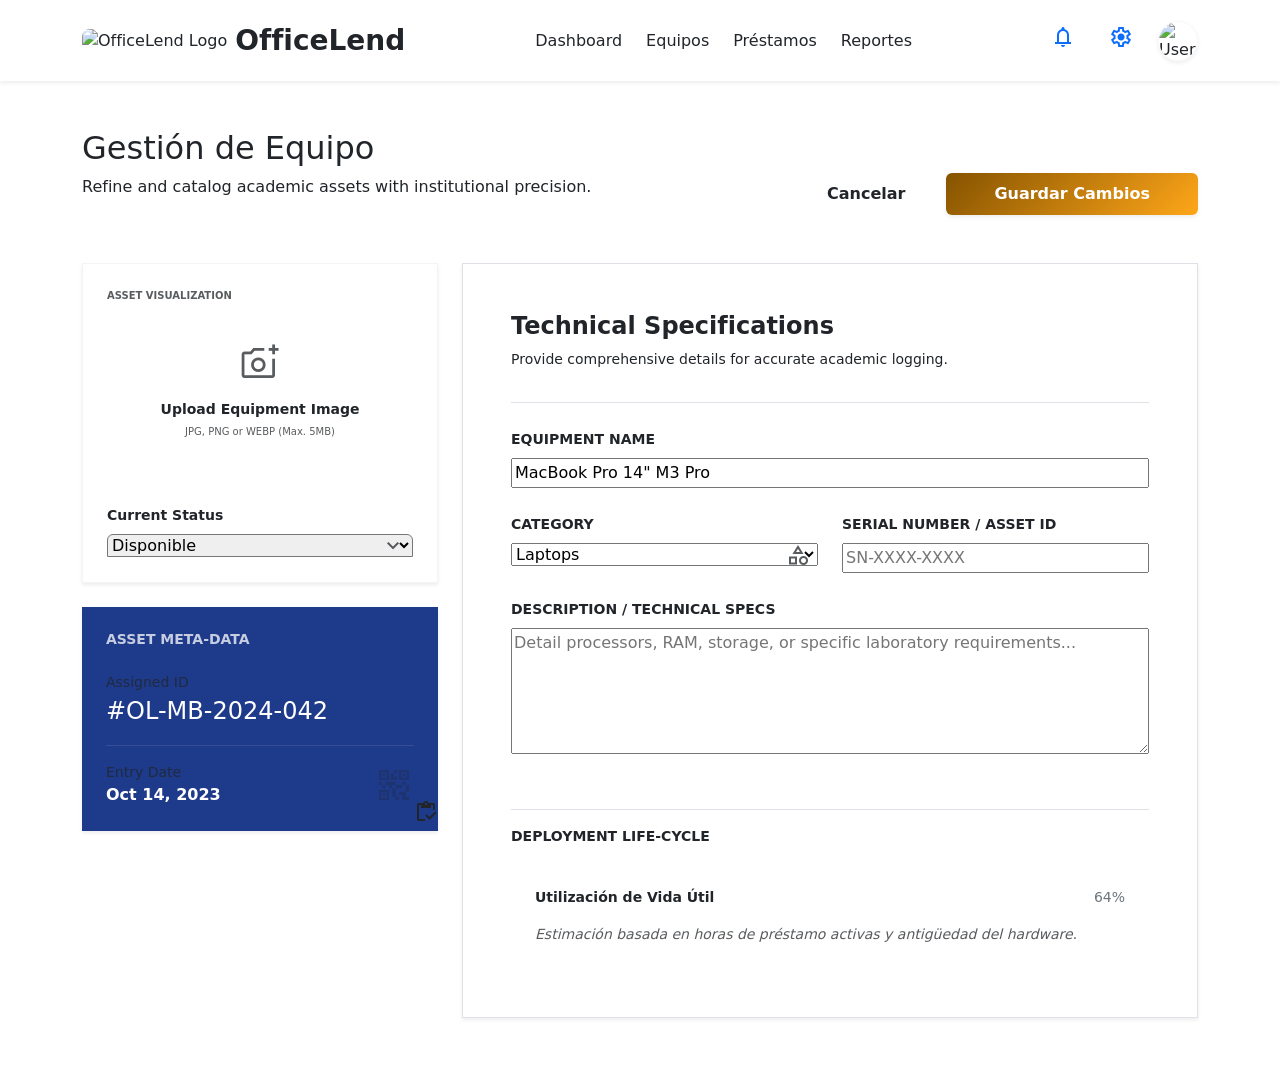
==== src/main/resources/templates/admin/agregarItemAdmin.html @ 536b9cea "vistas del proyecto" ====
<!DOCTYPE html>
<html lang="es">
<head>
    <meta charset="utf-8" />
    <meta content="width=device-width, initial-scale=1.0" name="viewport" />
    <!-- Bootstrap 5 CSS + Icons + Google Fonts (matching original fonts) -->
    <link href="https://cdn.jsdelivr.net/npm/bootstrap@5.3.0-alpha1/dist/css/bootstrap.min.css" rel="stylesheet" />
    <!-- Material Symbols (Google Fonts) -->
    <link href="https://fonts.googleapis.com/css2?family=Manrope:wght@400;600;700;800&amp;family=Inter:wght@400;500;600&amp;display=swap" rel="stylesheet" />
    <link href="https://fonts.googleapis.com/css2?family=Material+Symbols+Outlined:wght,FILL@100..700,0..1&amp;display=swap" rel="stylesheet" />
    <link rel="stylesheet" href="../css/admin/agregarItemAdmin.css" type="text/css" media="screen" />
</head>
<body class="bg-surface">

    <header class="sticky-top bg-white shadow-sm" style="backdrop-filter: blur(8px);">
        <div class="container py-3">
            <div class="d-flex justify-content-between align-items-center">
                <!-- Logo -->
                <div class="d-flex align-items-center gap-2">
                    <img alt="OfficeLend Logo" class="h-10 w-10 rounded-3" src="../img/logo.png">
                    <span class="fs-3 fw-bold text-custom-primary font-headline tracking-tight">OfficeLend</span>
                </div>

                <!-- Navegación desktop -->
                <nav class="d-none d-md-flex gap-4">
                    <a class="nav-link text-custom-primary " href="#">Dashboard</a>
                    <a class="nav-link active text-custom-primary " href="catalogoUser.html">Equipos</a>
                    <a class="nav-link text-custom-primary " href="historialSolicitudesUser.html">Préstamos</a>
                    <a class="nav-link text-custom-primary " href="#">Reportes</a>
                </nav>

                <!-- Acciones usuario -->
                <div class="d-flex align-items-center gap-3">
                    <button class="btn btn-link text-custom-primary p-2">
                        <span class="material-symbols-outlined">notifications</span>
                    </button>
                    <button class="btn btn-link text-custom-primary p-2">
                        <span class="material-symbols-outlined">settings</span>
                    </button>
                    <div class="rounded-circle overflow-hidden border border-light shadow-sm"
                        style="width: 40px; height: 40px;">
                        <img alt="User profile" class="w-100 h-100 object-fit-cover"
                            src="https://lh3.googleusercontent.com/aida-public/[base64]">
                    </div>
                </div>
            </div>
        </div>
    </header>

    <!-- Main Content Area -->
    <main class="container py-5">
            <!-- Breadcrumbs / Editorial header -->
            <div class="d-flex flex-column flex-md-row justify-content-between align-items-md-end gap-4 mb-5">
                <div>
                    <h2 class="page-title">Gestión de Equipo</h2>
                    <p class="page-subtitle">Refine and catalog academic assets with institutional precision.</p>
                </div>
                <div class="d-flex gap-3">
                    <button class="btn btn-custom-primary border-outline-variant text-custom-primary fw-semibold px-4 py-2 rounded-lg btn-scale-active" style="background: transparent;">Cancelar</button>
                    <button class="btn bg-gradient-br-secondary text-white fw-bold px-5 py-2 rounded-lg shadow-sm btn-scale-active" style="background: linear-gradient(135deg, #855300, #fea619); border: none;">Guardar Cambios</button>
                </div>
            </div>

            <!-- Bento grid layout using bootstrap row/col -->
            <div class="row g-4">
                <!-- Left column: Media & Identity -->
                <div class="col-lg-4 col-12">
                    <div class="d-flex flex-column gap-4">
                        <!-- Image Upload Card -->
                        <div class="bg-surface-container-lowest rounded-xl p-4 shadow-sm ring-outline-variant/10" style="box-shadow: 0 1px 3px rgba(0,0,0,0.05); border: 1px solid rgba(197,197,211,0.2);">
                            <label class="text-uppercase fw-bold text-muted small tracking-wide mb-3 d-block" style="font-size: 0.625rem;">Asset Visualization</label>
                            <div class="aspect-square-custom rounded-lg bg-surface-container-low border-2 border-dashed border-outline-variant d-flex flex-column align-items-center justify-content-center text-center p-4 cursor-pointer transition-all" style="cursor: pointer; transition: all 0.2s;">
                                <span class="material-symbols-outlined fs-1 text-muted mb-3">add_a_photo</span>
                                <p class="small fw-semibold text-on-surface-variant mb-1">Upload Equipment Image</p>
                                <p class="small text-muted" style="font-size: 0.625rem;">JPG, PNG or WEBP (Max. 5MB)</p>
                            </div>
                            <div class="mt-4">
                                <label class="fw-bold text-custom-primary mb-2 small">Current Status</label>
                                <div class="position-relative">
                                    <select class="form-custom-input w-100 rounded-top">
                                        <option value="disponible">Disponible</option>
                                        <option value="ocupado">Ocupado</option>
                                        <option value="mantenimiento">Mantenimiento</option>
                                    </select>
                                    <span class="material-symbols-outlined position-absolute top-50 end-0 translate-middle-y me-2 text-muted">expand_more</span>
                                </div>
                            </div>
                        </div>
                        <!-- Asset ID / Quick Info (matching primary container style) -->
                        <div class="bg-primary-container text-on-primary-container p-4 rounded-xl position-relative overflow-hidden shadow-sm" style="background-color: #1e3a8a;">
                            <div class="position-relative z-1">
                                <h4 class="text-uppercase fw-bold opacity-75 small mb-4 text-white">Asset Meta-Data</h4>
                                <div class="mb-3">
                                    <p class="small opacity-75 mb-0">Assigned ID</p>
                                    <p class="font-headline fw-black fs-4 text-white tracking-tight">#OL-MB-2024-042</p>
                                </div>
                                <div class="bg-white bg-opacity-10 w-100 my-3" style="height: 1px;"></div>
                                <div class="d-flex justify-content-between align-items-center">
                                    <div>
                                        <p class="small opacity-75 mb-0">Entry Date</p>
                                        <p class="fw-semibold text-white mb-0">Oct 14, 2023</p>
                                    </div>
                                    <span class="material-symbols-outlined fs-1 opacity-25">qr_code_2</span>
                                </div>
                            </div>
                            <div class="position-absolute bottom-0 end-0 opacity-10">
                                <span class="material-symbols-outlined display-1 span-card-logo">inventory</span>
                            </div>
                        </div>
                    </div>
                </div>

                <!-- Right column: Detailed Specifications -->
                <div class="col-lg-8 col-12">
                    <div class="bg-surface-container-lowest rounded-xl p-4 p-lg-5 shadow-sm border" style="border-color: rgba(197,197,211,0.15);">
                        <div class="border-bottom pb-3 mb-4 border-surface-container-high">
                            <h3 class="font-headline fw-bold text-custom-primary fs-4">Technical Specifications</h3>
                            <p class="text-on-surface-variant small mt-1">Provide comprehensive details for accurate academic logging.</p>
                        </div>
                        <div class="row g-4">
                            <div class="col-12">
                                <label class="fw-bold text-custom-primary small text-uppercase mb-2">Equipment Name</label>
                                <input type="text" class="form-custom-input w-100" placeholder='e.g. MacBook Pro 14"' value='MacBook Pro 14" M3 Pro' />
                            </div>
                            <div class="col-md-6">
                                <label class="fw-bold text-custom-primary small text-uppercase mb-2">Category</label>
                                <div class="position-relative">
                                    <select class="form-custom-input w-100">
                                        <option selected>Laptops</option>
                                        <option>Tablets</option>
                                        <option>Cameras</option>
                                        <option>Accessories</option>
                                        <option>Audio Gear</option>
                                    </select>
                                    <span class="material-symbols-outlined position-absolute end-0 top-50 translate-middle-y me-2 text-muted">category</span>
                                </div>
                            </div>
                            <div class="col-md-6">
                                <label class="fw-bold text-custom-primary small text-uppercase mb-2">Serial Number / Asset ID</label>
                                <input type="text" class="form-custom-input w-100" placeholder="SN-XXXX-XXXX" />
                            </div>
                            <div class="col-12">
                                <label class="fw-bold text-custom-primary small text-uppercase mb-2">Description / Technical Specs</label>
                                <textarea class="form-custom-input w-100" rows="5" placeholder="Detail processors, RAM, storage, or specific laboratory requirements..."></textarea>
                            </div>
                        </div>
                        <!-- Loan History / Life-Cycle component -->
                        <div class="mt-5 pt-3 border-top border-surface-container-high">
                            <label class="fw-bold text-custom-primary small text-uppercase mb-3 d-block">Deployment Life-Cycle</label>
                            <div class="bg-surface-container-low p-4 rounded-lg">
                                <div class="d-flex justify-content-between align-items-center mb-2">
                                    <span class="small fw-semibold">Utilización de Vida Útil</span>
                                    <span class="small fw-black text-secondary">64%</span>
                                </div>
                                <div class="progress-custom w-100">
                                    <div class="progress-custom-bar"></div>
                                </div>
                                <p class="text-muted fst-italic small mt-3 mb-0">Estimación basada en horas de préstamo activas y antigüedad del hardware.</p>
                            </div>
                        </div>
                    </div>
                </div>
            </div>
    </main>

    <!-- Mobile Action Bar (Fixed bottom for small screens) -->
    <div class="mobile-action-bar position-fixed bottom-0 start-0 end-0 bg-white shadow-lg p-3 gap-3 z-1030 d-md-none">
        <button class="btn btn-outline-secondary flex-grow-1 py-2 rounded-lg border-outline-variant text-custom-primary fw-semibold">Cancelar</button>
        <button class="btn bg-secondary text-white flex-grow-1 py-2 rounded-lg fw-semibold" style="background-color: #855300;">Guardar</button>
    </div>

    <!-- Grain Overlay for polish -->
    <div class="grain-overlay"></div>

    <!-- Bootstrap JS Bundle (optional for interactions, but not strictly needed) -->
    <script src="https://cdn.jsdelivr.net/npm/bootstrap@5.3.0-alpha1/dist/js/bootstrap.bundle.min.js"></script>
    <!-- tiny script to fix active state on mobile if needed, not mandatory but ensures visual fidelity -->
    <script>
        (function() {
            // Preserve any interactive scale effect & hover consistency
            const btns = document.querySelectorAll('.btn-scale-active');
            btns.forEach(btn => {
                btn.addEventListener('click', function(e) {
                    this.style.transform = 'scale(0.97)';
                    setTimeout(() => { this.style.transform = ''; }, 120);
                });
            });
        })();
    </script>
</body>
</html>
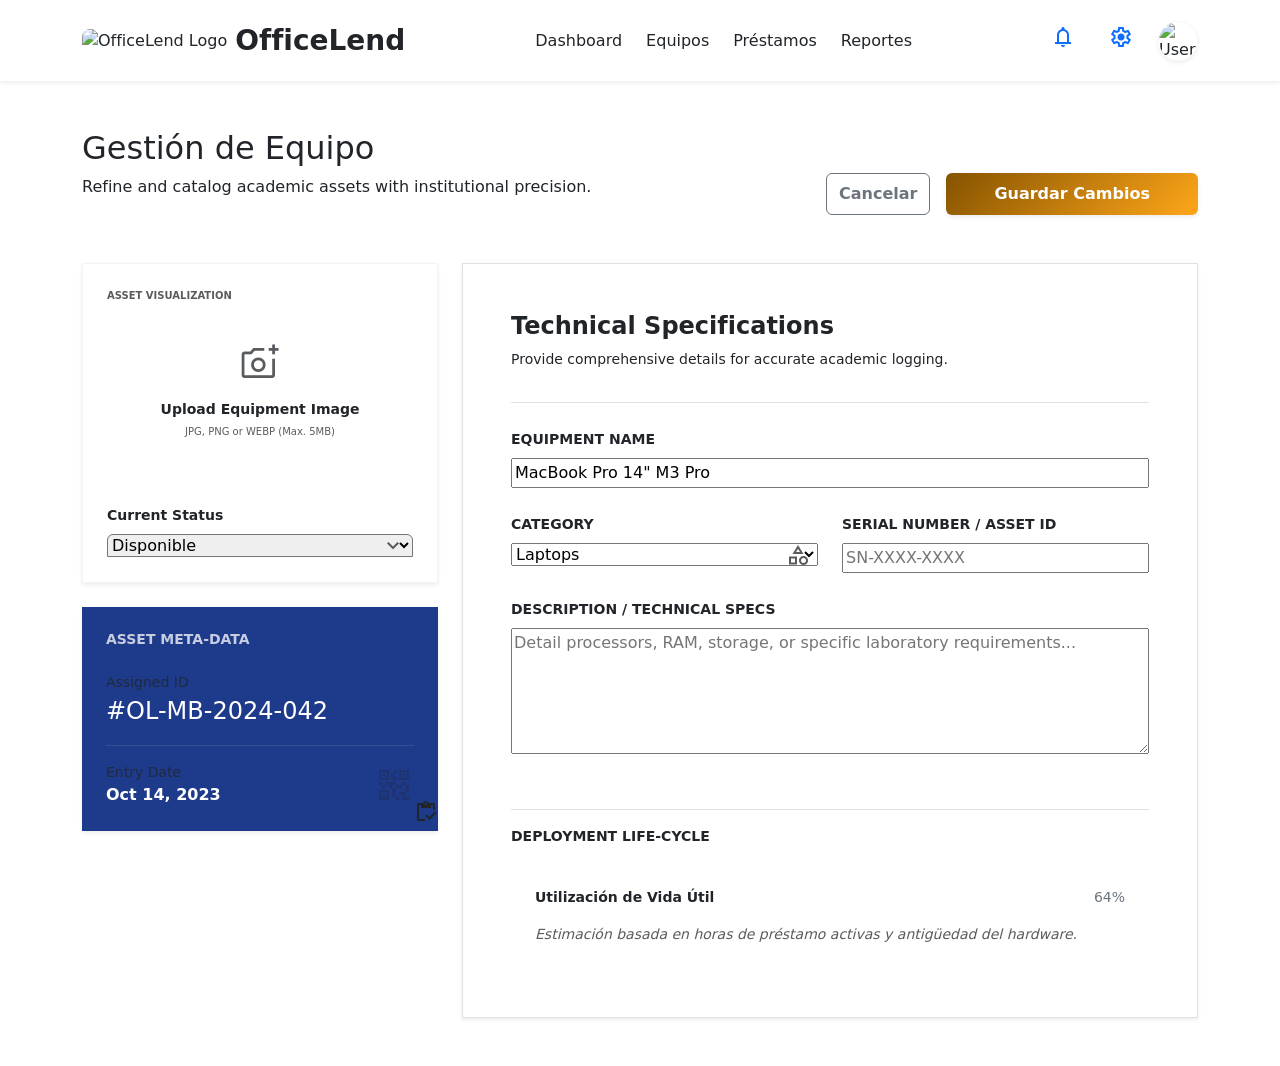
==== commit c4f83612: "conectar vistas admin" ====
--- a/src/main/resources/templates/admin/agregarItemAdmin.html
+++ b/src/main/resources/templates/admin/agregarItemAdmin.html
@@ -1,15 +1,23 @@
 <!DOCTYPE html>
 <html lang="es">
+
 <head>
     <meta charset="utf-8" />
     <meta content="width=device-width, initial-scale=1.0" name="viewport" />
+    <title>OfficeLend - Agregar Nuevo Equipo</title>
+    <script type="text/javascript" src="/js/admin/adminGuard.js"></script>
     <!-- Bootstrap 5 CSS + Icons + Google Fonts (matching original fonts) -->
     <link href="https://cdn.jsdelivr.net/npm/bootstrap@5.3.0-alpha1/dist/css/bootstrap.min.css" rel="stylesheet" />
     <!-- Material Symbols (Google Fonts) -->
-    <link href="https://fonts.googleapis.com/css2?family=Manrope:wght@400;600;700;800&amp;family=Inter:wght@400;500;600&amp;display=swap" rel="stylesheet" />
-    <link href="https://fonts.googleapis.com/css2?family=Material+Symbols+Outlined:wght,FILL@100..700,0..1&amp;display=swap" rel="stylesheet" />
-    <link rel="stylesheet" href="../css/admin/agregarItemAdmin.css" type="text/css" media="screen" />
+    <link
+        href="https://fonts.googleapis.com/css2?family=Manrope:wght@400;600;700;800&amp;family=Inter:wght@400;500;600&amp;display=swap"
+        rel="stylesheet" />
+    <link
+        href="https://fonts.googleapis.com/css2?family=Material+Symbols+Outlined:wght,FILL@100..700,0..1&amp;display=swap"
+        rel="stylesheet" />
+    <link rel="stylesheet" href="/css/admin/agregarItemAdmin.css" type="text/css" media="screen" />
 </head>
+
 <body class="bg-surface">
 
     <header class="sticky-top bg-white shadow-sm" style="backdrop-filter: blur(8px);">
@@ -17,16 +25,16 @@
             <div class="d-flex justify-content-between align-items-center">
                 <!-- Logo -->
                 <div class="d-flex align-items-center gap-2">
-                    <img alt="OfficeLend Logo" class="h-10 w-10 rounded-3" src="../img/logo.png">
+                    <img alt="OfficeLend Logo" class="h-10 w-10 rounded-3" src="/img/logo.png">
                     <span class="fs-3 fw-bold text-custom-primary font-headline tracking-tight">OfficeLend</span>
                 </div>
 
                 <!-- Navegación desktop -->
                 <nav class="d-none d-md-flex gap-4">
-                    <a class="nav-link text-custom-primary " href="#">Dashboard</a>
-                    <a class="nav-link active text-custom-primary " href="catalogoUser.html">Equipos</a>
-                    <a class="nav-link text-custom-primary " href="historialSolicitudesUser.html">Préstamos</a>
-                    <a class="nav-link text-custom-primary " href="#">Reportes</a>
+                    <a class="nav-link text-custom-primary" th:href="@{/admin/dashboard}">Dashboard</a>
+                    <a class="nav-link active text-custom-primary" th:href="@{/admin/catalogo}">Equipos</a>
+                    <a class="nav-link text-custom-primary" th:href="@{/admin/prestamos}">Préstamos</a>
+                    <a class="nav-link text-custom-primary" href="#">Reportes</a>
                 </nav>
 
                 <!-- Acciones usuario -->
@@ -49,124 +57,148 @@
 
     <!-- Main Content Area -->
     <main class="container py-5">
-            <!-- Breadcrumbs / Editorial header -->
-            <div class="d-flex flex-column flex-md-row justify-content-between align-items-md-end gap-4 mb-5">
-                <div>
-                    <h2 class="page-title">Gestión de Equipo</h2>
-                    <p class="page-subtitle">Refine and catalog academic assets with institutional precision.</p>
-                </div>
-                <div class="d-flex gap-3">
-                    <button class="btn btn-custom-primary border-outline-variant text-custom-primary fw-semibold px-4 py-2 rounded-lg btn-scale-active" style="background: transparent;">Cancelar</button>
-                    <button class="btn bg-gradient-br-secondary text-white fw-bold px-5 py-2 rounded-lg shadow-sm btn-scale-active" style="background: linear-gradient(135deg, #855300, #fea619); border: none;">Guardar Cambios</button>
-                </div>
-            </div>
-
-            <!-- Bento grid layout using bootstrap row/col -->
-            <div class="row g-4">
-                <!-- Left column: Media & Identity -->
-                <div class="col-lg-4 col-12">
-                    <div class="d-flex flex-column gap-4">
-                        <!-- Image Upload Card -->
-                        <div class="bg-surface-container-lowest rounded-xl p-4 shadow-sm ring-outline-variant/10" style="box-shadow: 0 1px 3px rgba(0,0,0,0.05); border: 1px solid rgba(197,197,211,0.2);">
-                            <label class="text-uppercase fw-bold text-muted small tracking-wide mb-3 d-block" style="font-size: 0.625rem;">Asset Visualization</label>
-                            <div class="aspect-square-custom rounded-lg bg-surface-container-low border-2 border-dashed border-outline-variant d-flex flex-column align-items-center justify-content-center text-center p-4 cursor-pointer transition-all" style="cursor: pointer; transition: all 0.2s;">
-                                <span class="material-symbols-outlined fs-1 text-muted mb-3">add_a_photo</span>
-                                <p class="small fw-semibold text-on-surface-variant mb-1">Upload Equipment Image</p>
-                                <p class="small text-muted" style="font-size: 0.625rem;">JPG, PNG or WEBP (Max. 5MB)</p>
-                            </div>
-                            <div class="mt-4">
-                                <label class="fw-bold text-custom-primary mb-2 small">Current Status</label>
-                                <div class="position-relative">
-                                    <select class="form-custom-input w-100 rounded-top">
-                                        <option value="disponible">Disponible</option>
-                                        <option value="ocupado">Ocupado</option>
-                                        <option value="mantenimiento">Mantenimiento</option>
-                                    </select>
-                                    <span class="material-symbols-outlined position-absolute top-50 end-0 translate-middle-y me-2 text-muted">expand_more</span>
+        <!-- Breadcrumbs / Editorial header -->
+        <div class="d-flex flex-column flex-md-row justify-content-between align-items-md-end gap-4 mb-5">
+            <div>
+                <h2 class="page-title">Gestión de Equipo</h2>
+                <p class="page-subtitle">Refine and catalog academic assets with institutional precision.</p>
+            </div>
+            <div class="d-flex gap-3">
+                <a th:href="@{/admin/catalogo}"
+                    class="btn btn-outline-secondary flex-grow-1 py-2 rounded-lg border-outline-variant text-custom-primary fw-semibold">
+                    Cancelar
+                </a>
+                <button
+                    class="btn bg-gradient-br-secondary text-white fw-bold px-5 py-2 rounded-lg shadow-sm btn-scale-active"
+                    style="background: linear-gradient(135deg, #855300, #fea619); border: none;">Guardar
+                    Cambios</button>
+            </div>
+        </div>
+
+        <!-- Bento grid layout using bootstrap row/col -->
+        <div class="row g-4">
+            <!-- Left column: Media & Identity -->
+            <div class="col-lg-4 col-12">
+                <div class="d-flex flex-column gap-4">
+                    <!-- Image Upload Card -->
+                    <div class="bg-surface-container-lowest rounded-xl p-4 shadow-sm ring-outline-variant/10"
+                        style="box-shadow: 0 1px 3px rgba(0,0,0,0.05); border: 1px solid rgba(197,197,211,0.2);">
+                        <label class="text-uppercase fw-bold text-muted small tracking-wide mb-3 d-block"
+                            style="font-size: 0.625rem;">Asset Visualization</label>
+                        <div class="aspect-square-custom rounded-lg bg-surface-container-low border-2 border-dashed border-outline-variant d-flex flex-column align-items-center justify-content-center text-center p-4 cursor-pointer transition-all"
+                            style="cursor: pointer; transition: all 0.2s;">
+                            <span class="material-symbols-outlined fs-1 text-muted mb-3">add_a_photo</span>
+                            <p class="small fw-semibold text-on-surface-variant mb-1">Upload Equipment Image</p>
+                            <p class="small text-muted" style="font-size: 0.625rem;">JPG, PNG or WEBP (Max. 5MB)</p>
+                        </div>
+                        <div class="mt-4">
+                            <label class="fw-bold text-custom-primary mb-2 small">Current Status</label>
+                            <div class="position-relative">
+                                <select class="form-custom-input w-100 rounded-top">
+                                    <option value="disponible">Disponible</option>
+                                    <option value="ocupado">Ocupado</option>
+                                    <option value="mantenimiento">Mantenimiento</option>
+                                </select>
+                                <span
+                                    class="material-symbols-outlined position-absolute top-50 end-0 translate-middle-y me-2 text-muted">expand_more</span>
+                            </div>
+                        </div>
+                    </div>
+                    <!-- Asset ID / Quick Info (matching primary container style) -->
+                    <div class="bg-primary-container text-on-primary-container p-4 rounded-xl position-relative overflow-hidden shadow-sm"
+                        style="background-color: #1e3a8a;">
+                        <div class="position-relative z-1">
+                            <h4 class="text-uppercase fw-bold opacity-75 small mb-4 text-white">Asset Meta-Data</h4>
+                            <div class="mb-3">
+                                <p class="small opacity-75 mb-0">Assigned ID</p>
+                                <p class="font-headline fw-black fs-4 text-white tracking-tight">#OL-MB-2024-042</p>
+                            </div>
+                            <div class="bg-white bg-opacity-10 w-100 my-3" style="height: 1px;"></div>
+                            <div class="d-flex justify-content-between align-items-center">
+                                <div>
+                                    <p class="small opacity-75 mb-0">Entry Date</p>
+                                    <p class="fw-semibold text-white mb-0">Oct 14, 2023</p>
                                 </div>
-                            </div>
-                        </div>
-                        <!-- Asset ID / Quick Info (matching primary container style) -->
-                        <div class="bg-primary-container text-on-primary-container p-4 rounded-xl position-relative overflow-hidden shadow-sm" style="background-color: #1e3a8a;">
-                            <div class="position-relative z-1">
-                                <h4 class="text-uppercase fw-bold opacity-75 small mb-4 text-white">Asset Meta-Data</h4>
-                                <div class="mb-3">
-                                    <p class="small opacity-75 mb-0">Assigned ID</p>
-                                    <p class="font-headline fw-black fs-4 text-white tracking-tight">#OL-MB-2024-042</p>
-                                </div>
-                                <div class="bg-white bg-opacity-10 w-100 my-3" style="height: 1px;"></div>
-                                <div class="d-flex justify-content-between align-items-center">
-                                    <div>
-                                        <p class="small opacity-75 mb-0">Entry Date</p>
-                                        <p class="fw-semibold text-white mb-0">Oct 14, 2023</p>
-                                    </div>
-                                    <span class="material-symbols-outlined fs-1 opacity-25">qr_code_2</span>
-                                </div>
-                            </div>
-                            <div class="position-absolute bottom-0 end-0 opacity-10">
-                                <span class="material-symbols-outlined display-1 span-card-logo">inventory</span>
-                            </div>
-                        </div>
-                    </div>
-                </div>
-
-                <!-- Right column: Detailed Specifications -->
-                <div class="col-lg-8 col-12">
-                    <div class="bg-surface-container-lowest rounded-xl p-4 p-lg-5 shadow-sm border" style="border-color: rgba(197,197,211,0.15);">
-                        <div class="border-bottom pb-3 mb-4 border-surface-container-high">
-                            <h3 class="font-headline fw-bold text-custom-primary fs-4">Technical Specifications</h3>
-                            <p class="text-on-surface-variant small mt-1">Provide comprehensive details for accurate academic logging.</p>
-                        </div>
-                        <div class="row g-4">
-                            <div class="col-12">
-                                <label class="fw-bold text-custom-primary small text-uppercase mb-2">Equipment Name</label>
-                                <input type="text" class="form-custom-input w-100" placeholder='e.g. MacBook Pro 14"' value='MacBook Pro 14" M3 Pro' />
-                            </div>
-                            <div class="col-md-6">
-                                <label class="fw-bold text-custom-primary small text-uppercase mb-2">Category</label>
-                                <div class="position-relative">
-                                    <select class="form-custom-input w-100">
-                                        <option selected>Laptops</option>
-                                        <option>Tablets</option>
-                                        <option>Cameras</option>
-                                        <option>Accessories</option>
-                                        <option>Audio Gear</option>
-                                    </select>
-                                    <span class="material-symbols-outlined position-absolute end-0 top-50 translate-middle-y me-2 text-muted">category</span>
-                                </div>
-                            </div>
-                            <div class="col-md-6">
-                                <label class="fw-bold text-custom-primary small text-uppercase mb-2">Serial Number / Asset ID</label>
-                                <input type="text" class="form-custom-input w-100" placeholder="SN-XXXX-XXXX" />
-                            </div>
-                            <div class="col-12">
-                                <label class="fw-bold text-custom-primary small text-uppercase mb-2">Description / Technical Specs</label>
-                                <textarea class="form-custom-input w-100" rows="5" placeholder="Detail processors, RAM, storage, or specific laboratory requirements..."></textarea>
-                            </div>
-                        </div>
-                        <!-- Loan History / Life-Cycle component -->
-                        <div class="mt-5 pt-3 border-top border-surface-container-high">
-                            <label class="fw-bold text-custom-primary small text-uppercase mb-3 d-block">Deployment Life-Cycle</label>
-                            <div class="bg-surface-container-low p-4 rounded-lg">
-                                <div class="d-flex justify-content-between align-items-center mb-2">
-                                    <span class="small fw-semibold">Utilización de Vida Útil</span>
-                                    <span class="small fw-black text-secondary">64%</span>
-                                </div>
-                                <div class="progress-custom w-100">
-                                    <div class="progress-custom-bar"></div>
-                                </div>
-                                <p class="text-muted fst-italic small mt-3 mb-0">Estimación basada en horas de préstamo activas y antigüedad del hardware.</p>
-                            </div>
-                        </div>
-                    </div>
-                </div>
-            </div>
+                                <span class="material-symbols-outlined fs-1 opacity-25">qr_code_2</span>
+                            </div>
+                        </div>
+                        <div class="position-absolute bottom-0 end-0 opacity-10">
+                            <span class="material-symbols-outlined display-1 span-card-logo">inventory</span>
+                        </div>
+                    </div>
+                </div>
+            </div>
+
+            <!-- Right column: Detailed Specifications -->
+            <div class="col-lg-8 col-12">
+                <div class="bg-surface-container-lowest rounded-xl p-4 p-lg-5 shadow-sm border"
+                    style="border-color: rgba(197,197,211,0.15);">
+                    <div class="border-bottom pb-3 mb-4 border-surface-container-high">
+                        <h3 class="font-headline fw-bold text-custom-primary fs-4">Technical Specifications</h3>
+                        <p class="text-on-surface-variant small mt-1">Provide comprehensive details for accurate
+                            academic logging.</p>
+                    </div>
+                    <div class="row g-4">
+                        <div class="col-12">
+                            <label class="fw-bold text-custom-primary small text-uppercase mb-2">Equipment Name</label>
+                            <input type="text" class="form-custom-input w-100" placeholder='e.g. MacBook Pro 14"'
+                                value='MacBook Pro 14" M3 Pro' />
+                        </div>
+                        <div class="col-md-6">
+                            <label class="fw-bold text-custom-primary small text-uppercase mb-2">Category</label>
+                            <div class="position-relative">
+                                <select class="form-custom-input w-100">
+                                    <option selected>Laptops</option>
+                                    <option>Tablets</option>
+                                    <option>Cameras</option>
+                                    <option>Accessories</option>
+                                    <option>Audio Gear</option>
+                                </select>
+                                <span
+                                    class="material-symbols-outlined position-absolute end-0 top-50 translate-middle-y me-2 text-muted">category</span>
+                            </div>
+                        </div>
+                        <div class="col-md-6">
+                            <label class="fw-bold text-custom-primary small text-uppercase mb-2">Serial Number / Asset
+                                ID</label>
+                            <input type="text" class="form-custom-input w-100" placeholder="SN-XXXX-XXXX" />
+                        </div>
+                        <div class="col-12">
+                            <label class="fw-bold text-custom-primary small text-uppercase mb-2">Description / Technical
+                                Specs</label>
+                            <textarea class="form-custom-input w-100" rows="5"
+                                placeholder="Detail processors, RAM, storage, or specific laboratory requirements..."></textarea>
+                        </div>
+                    </div>
+                    <!-- Loan History / Life-Cycle component -->
+                    <div class="mt-5 pt-3 border-top border-surface-container-high">
+                        <label class="fw-bold text-custom-primary small text-uppercase mb-3 d-block">Deployment
+                            Life-Cycle</label>
+                        <div class="bg-surface-container-low p-4 rounded-lg">
+                            <div class="d-flex justify-content-between align-items-center mb-2">
+                                <span class="small fw-semibold">Utilización de Vida Útil</span>
+                                <span class="small fw-black text-secondary">64%</span>
+                            </div>
+                            <div class="progress-custom w-100">
+                                <div class="progress-custom-bar"></div>
+                            </div>
+                            <p class="text-muted fst-italic small mt-3 mb-0">Estimación basada en horas de préstamo
+                                activas y antigüedad del hardware.</p>
+                        </div>
+                    </div>
+                </div>
+            </div>
+        </div>
     </main>
 
     <!-- Mobile Action Bar (Fixed bottom for small screens) -->
     <div class="mobile-action-bar position-fixed bottom-0 start-0 end-0 bg-white shadow-lg p-3 gap-3 z-1030 d-md-none">
-        <button class="btn btn-outline-secondary flex-grow-1 py-2 rounded-lg border-outline-variant text-custom-primary fw-semibold">Cancelar</button>
-        <button class="btn bg-secondary text-white flex-grow-1 py-2 rounded-lg fw-semibold" style="background-color: #855300;">Guardar</button>
+        <a th:href="@{/admin/catalogo}"
+            class="btn btn-outline-secondary flex-grow-1 py-2 rounded-lg border-outline-variant text-custom-primary fw-semibold">
+            Cancelar
+        </a>
+        <button class="btn bg-secondary text-white flex-grow-1 py-2 rounded-lg fw-semibold"
+            style="background-color: #855300;">Guardar</button>
     </div>
 
     <!-- Grain Overlay for polish -->
@@ -176,11 +208,11 @@
     <script src="https://cdn.jsdelivr.net/npm/bootstrap@5.3.0-alpha1/dist/js/bootstrap.bundle.min.js"></script>
     <!-- tiny script to fix active state on mobile if needed, not mandatory but ensures visual fidelity -->
     <script>
-        (function() {
+        (function () {
             // Preserve any interactive scale effect & hover consistency
             const btns = document.querySelectorAll('.btn-scale-active');
             btns.forEach(btn => {
-                btn.addEventListener('click', function(e) {
+                btn.addEventListener('click', function (e) {
                     this.style.transform = 'scale(0.97)';
                     setTimeout(() => { this.style.transform = ''; }, 120);
                 });
@@ -188,4 +220,5 @@
         })();
     </script>
 </body>
+
 </html>
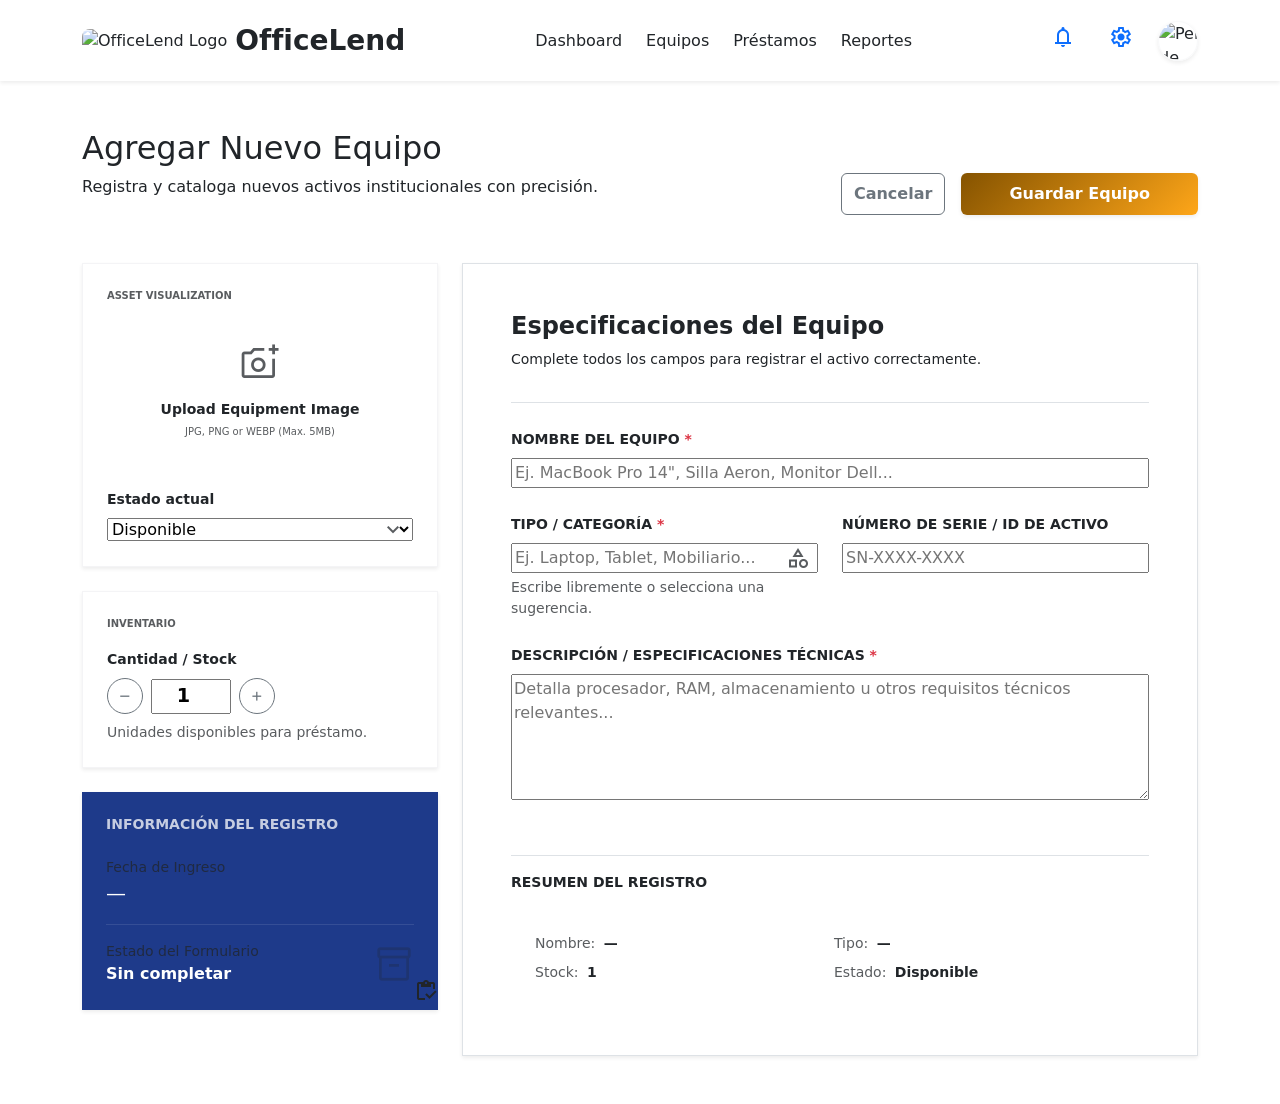
==== commit 7fe1f84e: "CRUD Admin Equipos" ====
--- a/src/main/resources/templates/admin/agregarItemAdmin.html
+++ b/src/main/resources/templates/admin/agregarItemAdmin.html
@@ -6,38 +6,30 @@
     <meta content="width=device-width, initial-scale=1.0" name="viewport" />
     <title>OfficeLend - Agregar Nuevo Equipo</title>
     <script type="text/javascript" src="/js/admin/adminGuard.js"></script>
-    <!-- Bootstrap 5 CSS + Icons + Google Fonts (matching original fonts) -->
     <link href="https://cdn.jsdelivr.net/npm/bootstrap@5.3.0-alpha1/dist/css/bootstrap.min.css" rel="stylesheet" />
-    <!-- Material Symbols (Google Fonts) -->
     <link
-        href="https://fonts.googleapis.com/css2?family=Manrope:wght@400;600;700;800&amp;family=Inter:wght@400;500;600&amp;display=swap"
+        href="https://fonts.googleapis.com/css2?family=Manrope:wght@400;600;700;800&family=Inter:wght@400;500;600;700&display=swap"
         rel="stylesheet" />
-    <link
-        href="https://fonts.googleapis.com/css2?family=Material+Symbols+Outlined:wght,FILL@100..700,0..1&amp;display=swap"
+    <link href="https://fonts.googleapis.com/css2?family=Material+Symbols+Outlined:wght,FILL@100..700,0..1&display=swap"
         rel="stylesheet" />
     <link rel="stylesheet" href="/css/admin/agregarItemAdmin.css" type="text/css" media="screen" />
 </head>
 
 <body class="bg-surface">
-
+    <!-- agregarItemAdmin.html -->
     <header class="sticky-top bg-white shadow-sm" style="backdrop-filter: blur(8px);">
         <div class="container py-3">
             <div class="d-flex justify-content-between align-items-center">
-                <!-- Logo -->
                 <div class="d-flex align-items-center gap-2">
                     <img alt="OfficeLend Logo" class="h-10 w-10 rounded-3" src="/img/logo.png">
                     <span class="fs-3 fw-bold text-custom-primary font-headline tracking-tight">OfficeLend</span>
                 </div>
-
-                <!-- Navegación desktop -->
                 <nav class="d-none d-md-flex gap-4">
                     <a class="nav-link text-custom-primary" th:href="@{/admin/dashboard}">Dashboard</a>
                     <a class="nav-link active text-custom-primary" th:href="@{/admin/catalogo}">Equipos</a>
                     <a class="nav-link text-custom-primary" th:href="@{/admin/prestamos}">Préstamos</a>
                     <a class="nav-link text-custom-primary" href="#">Reportes</a>
                 </nav>
-
-                <!-- Acciones usuario -->
                 <div class="d-flex align-items-center gap-3">
                     <button class="btn btn-link text-custom-primary p-2">
                         <span class="material-symbols-outlined">notifications</span>
@@ -47,7 +39,7 @@
                     </button>
                     <div class="rounded-circle overflow-hidden border border-light shadow-sm"
                         style="width: 40px; height: 40px;">
-                        <img alt="User profile" class="w-100 h-100 object-fit-cover"
+                        <img alt="Perfil de usuario" class="w-100 h-100 object-fit-cover"
                             src="https://lh3.googleusercontent.com/aida-public/[base64]">
                     </div>
                 </div>
@@ -55,34 +47,37 @@
         </div>
     </header>
 
-    <!-- Main Content Area -->
     <main class="container py-5">
-        <!-- Breadcrumbs / Editorial header -->
+        <!-- Encabezado editorial -->
         <div class="d-flex flex-column flex-md-row justify-content-between align-items-md-end gap-4 mb-5">
             <div>
-                <h2 class="page-title">Gestión de Equipo</h2>
-                <p class="page-subtitle">Refine and catalog academic assets with institutional precision.</p>
+                <h2 class="page-title">Agregar Nuevo Equipo</h2>
+                <p class="page-subtitle">Registra y cataloga nuevos activos institucionales con precisión.</p>
             </div>
             <div class="d-flex gap-3">
                 <a th:href="@{/admin/catalogo}"
                     class="btn btn-outline-secondary flex-grow-1 py-2 rounded-lg border-outline-variant text-custom-primary fw-semibold">
                     Cancelar
                 </a>
-                <button
+                <button id="btn-guardar"
                     class="btn bg-gradient-br-secondary text-white fw-bold px-5 py-2 rounded-lg shadow-sm btn-scale-active"
-                    style="background: linear-gradient(135deg, #855300, #fea619); border: none;">Guardar
-                    Cambios</button>
+                    style="background: linear-gradient(135deg, #855300, #fea619); border: none;">
+                    Guardar Equipo
+                </button>
             </div>
         </div>
 
-        <!-- Bento grid layout using bootstrap row/col -->
+        <!-- Bento grid -->
         <div class="row g-4">
-            <!-- Left column: Media & Identity -->
+
+            <!-- Columna izquierda: Estado e identidad -->
             <div class="col-lg-4 col-12">
                 <div class="d-flex flex-column gap-4">
-                    <!-- Image Upload Card -->
-                    <div class="bg-surface-container-lowest rounded-xl p-4 shadow-sm ring-outline-variant/10"
+
+                    <!-- Tarjeta de estado -->
+                    <div class="bg-surface-container-lowest rounded-xl p-4 shadow-sm"
                         style="box-shadow: 0 1px 3px rgba(0,0,0,0.05); border: 1px solid rgba(197,197,211,0.2);">
+
                         <label class="text-uppercase fw-bold text-muted small tracking-wide mb-3 d-block"
                             style="font-size: 0.625rem;">Asset Visualization</label>
                         <div class="aspect-square-custom rounded-lg bg-surface-container-low border-2 border-dashed border-outline-variant d-flex flex-column align-items-center justify-content-center text-center p-4 cursor-pointer transition-all"
@@ -91,134 +86,203 @@
                             <p class="small fw-semibold text-on-surface-variant mb-1">Upload Equipment Image</p>
                             <p class="small text-muted" style="font-size: 0.625rem;">JPG, PNG or WEBP (Max. 5MB)</p>
                         </div>
-                        <div class="mt-4">
-                            <label class="fw-bold text-custom-primary mb-2 small">Current Status</label>
+
+                        <div class="mt-2">
+                            <label class="fw-bold text-custom-primary mb-2 small">Estado actual</label>
                             <div class="position-relative">
-                                <select class="form-custom-input w-100 rounded-top">
-                                    <option value="disponible">Disponible</option>
-                                    <option value="ocupado">Ocupado</option>
-                                    <option value="mantenimiento">Mantenimiento</option>
+                                <select id="input-status" class="form-custom-input w-100">
+                                    <option value="DISPONIBLE" selected>Disponible</option>
+                                    <option value="OCUPADO">Ocupado</option>
+                                    <option value="MANTENIMIENTO">Mantenimiento</option>
                                 </select>
                                 <span
-                                    class="material-symbols-outlined position-absolute top-50 end-0 translate-middle-y me-2 text-muted">expand_more</span>
-                            </div>
-                        </div>
-                    </div>
-                    <!-- Asset ID / Quick Info (matching primary container style) -->
+                                    class="material-symbols-outlined position-absolute top-50 end-0 translate-middle-y me-2 text-muted"
+                                    style="pointer-events:none;">expand_more</span>
+                            </div>
+                        </div>
+                    </div>
+
+                    <!-- Tarjeta de stock -->
+                    <div class="bg-surface-container-lowest rounded-xl p-4 shadow-sm"
+                        style="box-shadow: 0 1px 3px rgba(0,0,0,0.05); border: 1px solid rgba(197,197,211,0.2);">
+                        <label class="text-uppercase fw-bold text-muted small tracking-wide mb-3 d-block"
+                            style="font-size: 0.625rem;">Inventario</label>
+
+                        <label class="fw-bold text-custom-primary mb-2 small">Cantidad / Stock</label>
+                        <div class="d-flex align-items-center gap-2">
+                            <button type="button" id="btn-decrease"
+                                class="btn btn-outline-secondary rounded-circle d-flex align-items-center justify-content-center"
+                                style="width:36px; height:36px; padding:0;">
+                                <span class="material-symbols-outlined" style="font-size:1.1rem;">remove</span>
+                            </button>
+                            <input type="number" id="input-stock" class="form-custom-input text-center fw-bold"
+                                style="width: 80px; font-size: 1.2rem;" min="0" value="1" />
+                            <button type="button" id="btn-increase"
+                                class="btn btn-outline-secondary rounded-circle d-flex align-items-center justify-content-center"
+                                style="width:36px; height:36px; padding:0;">
+                                <span class="material-symbols-outlined" style="font-size:1.1rem;">add</span>
+                            </button>
+                        </div>
+                        <p class="text-muted small mt-2 mb-0">Unidades disponibles para préstamo.</p>
+                    </div>
+
+                    <!-- Tarjeta meta de activo -->
                     <div class="bg-primary-container text-on-primary-container p-4 rounded-xl position-relative overflow-hidden shadow-sm"
                         style="background-color: #1e3a8a;">
                         <div class="position-relative z-1">
-                            <h4 class="text-uppercase fw-bold opacity-75 small mb-4 text-white">Asset Meta-Data</h4>
+                            <h4 class="text-uppercase fw-bold opacity-75 small mb-4 text-white">Información del Registro
+                            </h4>
                             <div class="mb-3">
-                                <p class="small opacity-75 mb-0">Assigned ID</p>
-                                <p class="font-headline fw-black fs-4 text-white tracking-tight">#OL-MB-2024-042</p>
+                                <p class="small opacity-75 mb-0">Fecha de Ingreso</p>
+                                <p class="font-headline fw-black fs-5 text-white tracking-tight" id="fecha-ingreso">—
+                                </p>
                             </div>
                             <div class="bg-white bg-opacity-10 w-100 my-3" style="height: 1px;"></div>
                             <div class="d-flex justify-content-between align-items-center">
                                 <div>
-                                    <p class="small opacity-75 mb-0">Entry Date</p>
-                                    <p class="fw-semibold text-white mb-0">Oct 14, 2023</p>
-                                </div>
-                                <span class="material-symbols-outlined fs-1 opacity-25">qr_code_2</span>
+                                    <p class="small opacity-75 mb-0">Estado del Formulario</p>
+                                    <p class="fw-semibold text-white mb-0" id="form-estado-label">Sin completar</p>
+                                </div>
+                                <span class="material-symbols-outlined fs-1 opacity-25">inventory_2</span>
                             </div>
                         </div>
                         <div class="position-absolute bottom-0 end-0 opacity-10">
                             <span class="material-symbols-outlined display-1 span-card-logo">inventory</span>
                         </div>
                     </div>
-                </div>
-            </div>
-
-            <!-- Right column: Detailed Specifications -->
+
+                </div>
+            </div>
+
+            <!-- Columna derecha: Especificaciones -->
             <div class="col-lg-8 col-12">
                 <div class="bg-surface-container-lowest rounded-xl p-4 p-lg-5 shadow-sm border"
                     style="border-color: rgba(197,197,211,0.15);">
                     <div class="border-bottom pb-3 mb-4 border-surface-container-high">
-                        <h3 class="font-headline fw-bold text-custom-primary fs-4">Technical Specifications</h3>
-                        <p class="text-on-surface-variant small mt-1">Provide comprehensive details for accurate
-                            academic logging.</p>
-                    </div>
+                        <h3 class="font-headline fw-bold text-custom-primary fs-4">Especificaciones del Equipo</h3>
+                        <p class="text-on-surface-variant small mt-1">Complete todos los campos para registrar el activo
+                            correctamente.</p>
+                    </div>
+
                     <div class="row g-4">
+
+                        <!-- Nombre -->
                         <div class="col-12">
-                            <label class="fw-bold text-custom-primary small text-uppercase mb-2">Equipment Name</label>
-                            <input type="text" class="form-custom-input w-100" placeholder='e.g. MacBook Pro 14"'
-                                value='MacBook Pro 14" M3 Pro' />
-                        </div>
+                            <label class="fw-bold text-custom-primary small text-uppercase mb-2">
+                                Nombre del Equipo <span class="text-danger">*</span>
+                            </label>
+                            <input type="text" id="input-name" class="form-custom-input w-100"
+                                placeholder='Ej. MacBook Pro 14", Silla Aeron, Monitor Dell...' />
+                        </div>
+
+                        <!-- Tipo / Categoría (input de texto con datalist) -->
                         <div class="col-md-6">
-                            <label class="fw-bold text-custom-primary small text-uppercase mb-2">Category</label>
+                            <label class="fw-bold text-custom-primary small text-uppercase mb-2">
+                                Tipo / Categoría <span class="text-danger">*</span>
+                            </label>
                             <div class="position-relative">
-                                <select class="form-custom-input w-100">
-                                    <option selected>Laptops</option>
-                                    <option>Tablets</option>
-                                    <option>Cameras</option>
-                                    <option>Accessories</option>
-                                    <option>Audio Gear</option>
-                                </select>
+                                <input type="text" id="input-type" class="form-custom-input w-100"
+                                    placeholder="Ej. Laptop, Tablet, Mobiliario..." list="type-suggestions"
+                                    autocomplete="off" />
+                                <datalist id="type-suggestions">
+                                    <option value="Laptop">
+                                    <option value="Tablet">
+                                    <option value="Monitor">
+                                    <option value="Cámara">
+                                    <option value="Periférico">
+                                    <option value="Mobiliario">
+                                    <option value="Accesorio">
+                                    <option value="Proyector">
+                                    <option value="Impresora">
+                                </datalist>
                                 <span
-                                    class="material-symbols-outlined position-absolute end-0 top-50 translate-middle-y me-2 text-muted">category</span>
-                            </div>
-                        </div>
+                                    class="material-symbols-outlined position-absolute end-0 top-50 translate-middle-y me-2 text-muted"
+                                    style="pointer-events:none;">category</span>
+                            </div>
+                            <p class="text-muted small mt-1 mb-0">Escribe libremente o selecciona una sugerencia.</p>
+                        </div>
+
+                        <!-- Número de serie -->
                         <div class="col-md-6">
-                            <label class="fw-bold text-custom-primary small text-uppercase mb-2">Serial Number / Asset
-                                ID</label>
-                            <input type="text" class="form-custom-input w-100" placeholder="SN-XXXX-XXXX" />
-                        </div>
+                            <label class="fw-bold text-custom-primary small text-uppercase mb-2">
+                                Número de Serie / ID de Activo
+                            </label>
+                            <input type="text" id="input-serial" class="form-custom-input w-100"
+                                placeholder="SN-XXXX-XXXX" />
+                        </div>
+
+                        <!-- Descripción -->
                         <div class="col-12">
-                            <label class="fw-bold text-custom-primary small text-uppercase mb-2">Description / Technical
-                                Specs</label>
-                            <textarea class="form-custom-input w-100" rows="5"
-                                placeholder="Detail processors, RAM, storage, or specific laboratory requirements..."></textarea>
-                        </div>
-                    </div>
-                    <!-- Loan History / Life-Cycle component -->
+                            <label class="fw-bold text-custom-primary small text-uppercase mb-2">
+                                Descripción / Especificaciones Técnicas <span class="text-danger">*</span>
+                            </label>
+                            <textarea id="input-description" class="form-custom-input w-100" rows="5"
+                                placeholder="Detalla procesador, RAM, almacenamiento u otros requisitos técnicos relevantes..."></textarea>
+                        </div>
+
+                    </div>
+
+                    <!-- Resumen antes de guardar -->
                     <div class="mt-5 pt-3 border-top border-surface-container-high">
-                        <label class="fw-bold text-custom-primary small text-uppercase mb-3 d-block">Deployment
-                            Life-Cycle</label>
+                        <label class="fw-bold text-custom-primary small text-uppercase mb-3 d-block">
+                            Resumen del Registro
+                        </label>
                         <div class="bg-surface-container-low p-4 rounded-lg">
-                            <div class="d-flex justify-content-between align-items-center mb-2">
-                                <span class="small fw-semibold">Utilización de Vida Útil</span>
-                                <span class="small fw-black text-secondary">64%</span>
-                            </div>
-                            <div class="progress-custom w-100">
-                                <div class="progress-custom-bar"></div>
-                            </div>
-                            <p class="text-muted fst-italic small mt-3 mb-0">Estimación basada en horas de préstamo
-                                activas y antigüedad del hardware.</p>
-                        </div>
-                    </div>
+                            <div class="row g-2 small">
+                                <div class="col-6">
+                                    <span class="text-muted">Nombre:</span>
+                                    <span id="summary-name" class="fw-semibold ms-1 text-on-surface">—</span>
+                                </div>
+                                <div class="col-6">
+                                    <span class="text-muted">Tipo:</span>
+                                    <span id="summary-type" class="fw-semibold ms-1 text-on-surface">—</span>
+                                </div>
+                                <div class="col-6">
+                                    <span class="text-muted">Stock:</span>
+                                    <span id="summary-stock" class="fw-semibold ms-1 text-on-surface">1</span>
+                                </div>
+                                <div class="col-6">
+                                    <span class="text-muted">Estado:</span>
+                                    <span id="summary-status" class="fw-semibold ms-1 text-on-surface">Disponible</span>
+                                </div>
+                            </div>
+                        </div>
+                    </div>
+
+                    <!-- Alerta de error -->
+                    <div id="form-alert" class="alert alert-danger mt-3 d-none" role="alert">
+                        <span class="material-symbols-outlined align-middle me-1" style="font-size:1rem;">error</span>
+                        <span id="form-alert-msg">Por favor completa los campos obligatorios.</span>
+                    </div>
+
+                    <!-- Alerta de éxito -->
+                    <div id="form-success" class="alert alert-success mt-3 d-none" role="alert">
+                        <span class="material-symbols-outlined align-middle me-1"
+                            style="font-size:1rem;">check_circle</span>
+                        Equipo registrado correctamente. Redirigiendo al catálogo...
+                    </div>
+
                 </div>
             </div>
         </div>
     </main>
 
-    <!-- Mobile Action Bar (Fixed bottom for small screens) -->
+    <!-- Barra de acción móvil -->
     <div class="mobile-action-bar position-fixed bottom-0 start-0 end-0 bg-white shadow-lg p-3 gap-3 z-1030 d-md-none">
         <a th:href="@{/admin/catalogo}"
             class="btn btn-outline-secondary flex-grow-1 py-2 rounded-lg border-outline-variant text-custom-primary fw-semibold">
             Cancelar
         </a>
-        <button class="btn bg-secondary text-white flex-grow-1 py-2 rounded-lg fw-semibold"
+        <button id="btn-guardar-mobile" class="btn text-white flex-grow-1 py-2 rounded-lg fw-semibold"
             style="background-color: #855300;">Guardar</button>
     </div>
 
-    <!-- Grain Overlay for polish -->
     <div class="grain-overlay"></div>
 
-    <!-- Bootstrap JS Bundle (optional for interactions, but not strictly needed) -->
     <script src="https://cdn.jsdelivr.net/npm/bootstrap@5.3.0-alpha1/dist/js/bootstrap.bundle.min.js"></script>
-    <!-- tiny script to fix active state on mobile if needed, not mandatory but ensures visual fidelity -->
-    <script>
-        (function () {
-            // Preserve any interactive scale effect & hover consistency
-            const btns = document.querySelectorAll('.btn-scale-active');
-            btns.forEach(btn => {
-                btn.addEventListener('click', function (e) {
-                    this.style.transform = 'scale(0.97)';
-                    setTimeout(() => { this.style.transform = ''; }, 120);
-                });
-            });
-        })();
-    </script>
+    <script th:if="${modo == 'agregar'}" src="/js/admin/agregarItemAdmin.js"></script>
+    <script th:if="${modo == 'editar'}" src="/js/admin/editarItemAdmin.js"></script>
+
 </body>
 
 </html>
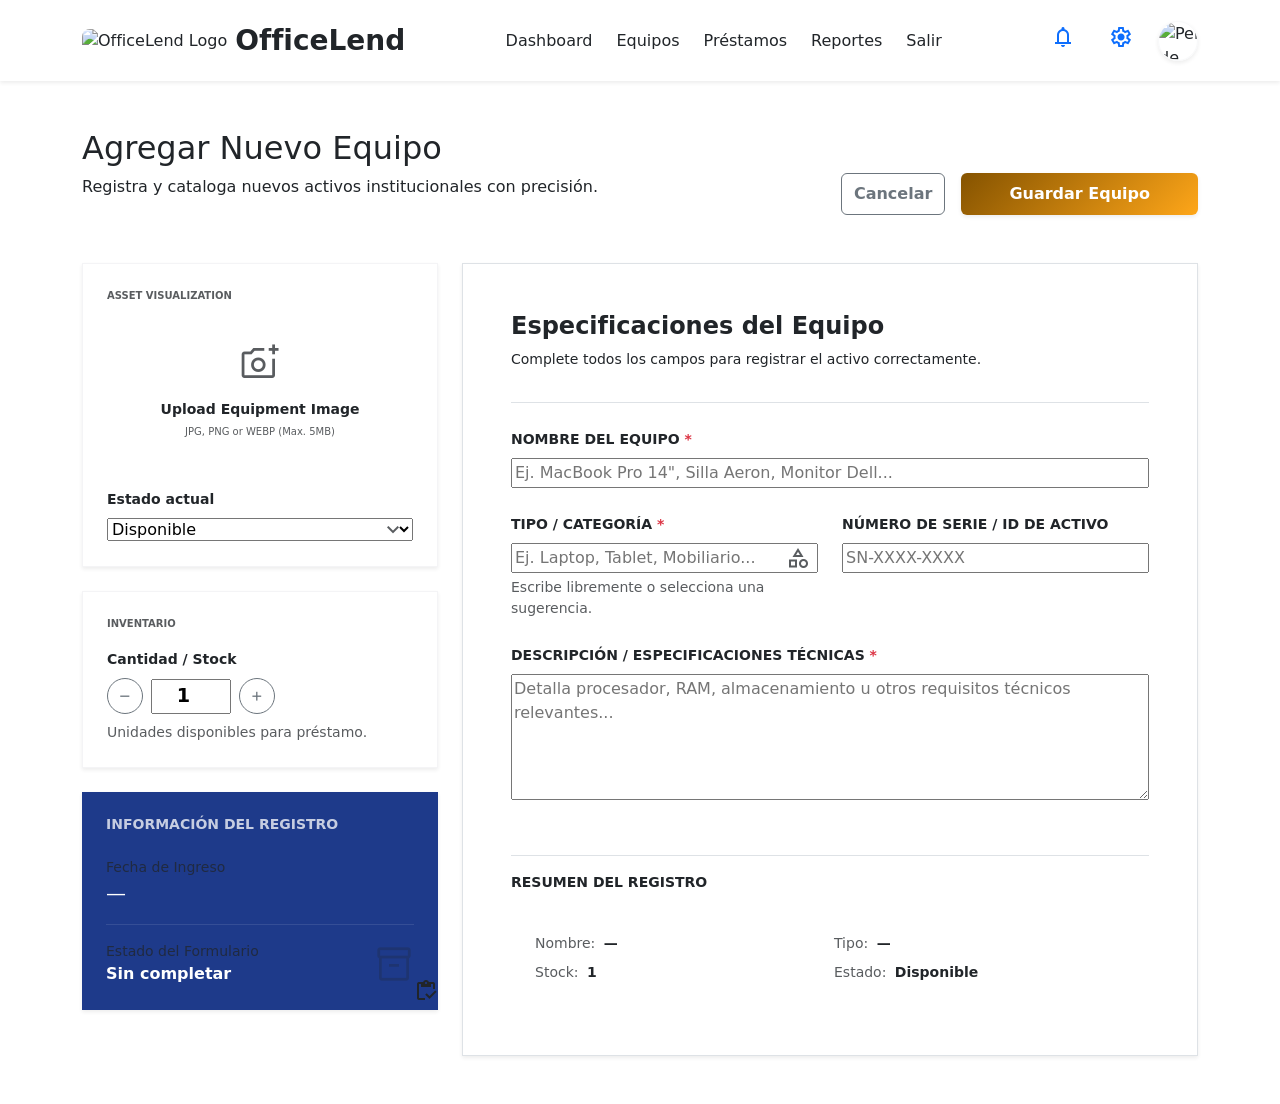
==== commit bb6cc3a6: "agregar enlace para salir al login" ====
--- a/src/main/resources/templates/admin/agregarItemAdmin.html
+++ b/src/main/resources/templates/admin/agregarItemAdmin.html
@@ -29,6 +29,8 @@
                     <a class="nav-link active text-custom-primary" th:href="@{/admin/catalogo}">Equipos</a>
                     <a class="nav-link text-custom-primary" th:href="@{/admin/prestamos}">Préstamos</a>
                     <a class="nav-link text-custom-primary" href="#">Reportes</a>
+                    <!-- salir ir a login -->
+                    <a class="nav-link text-custom-primary" th:href="@{/logout}">Salir</a>
                 </nav>
                 <div class="d-flex align-items-center gap-3">
                     <button class="btn btn-link text-custom-primary p-2">
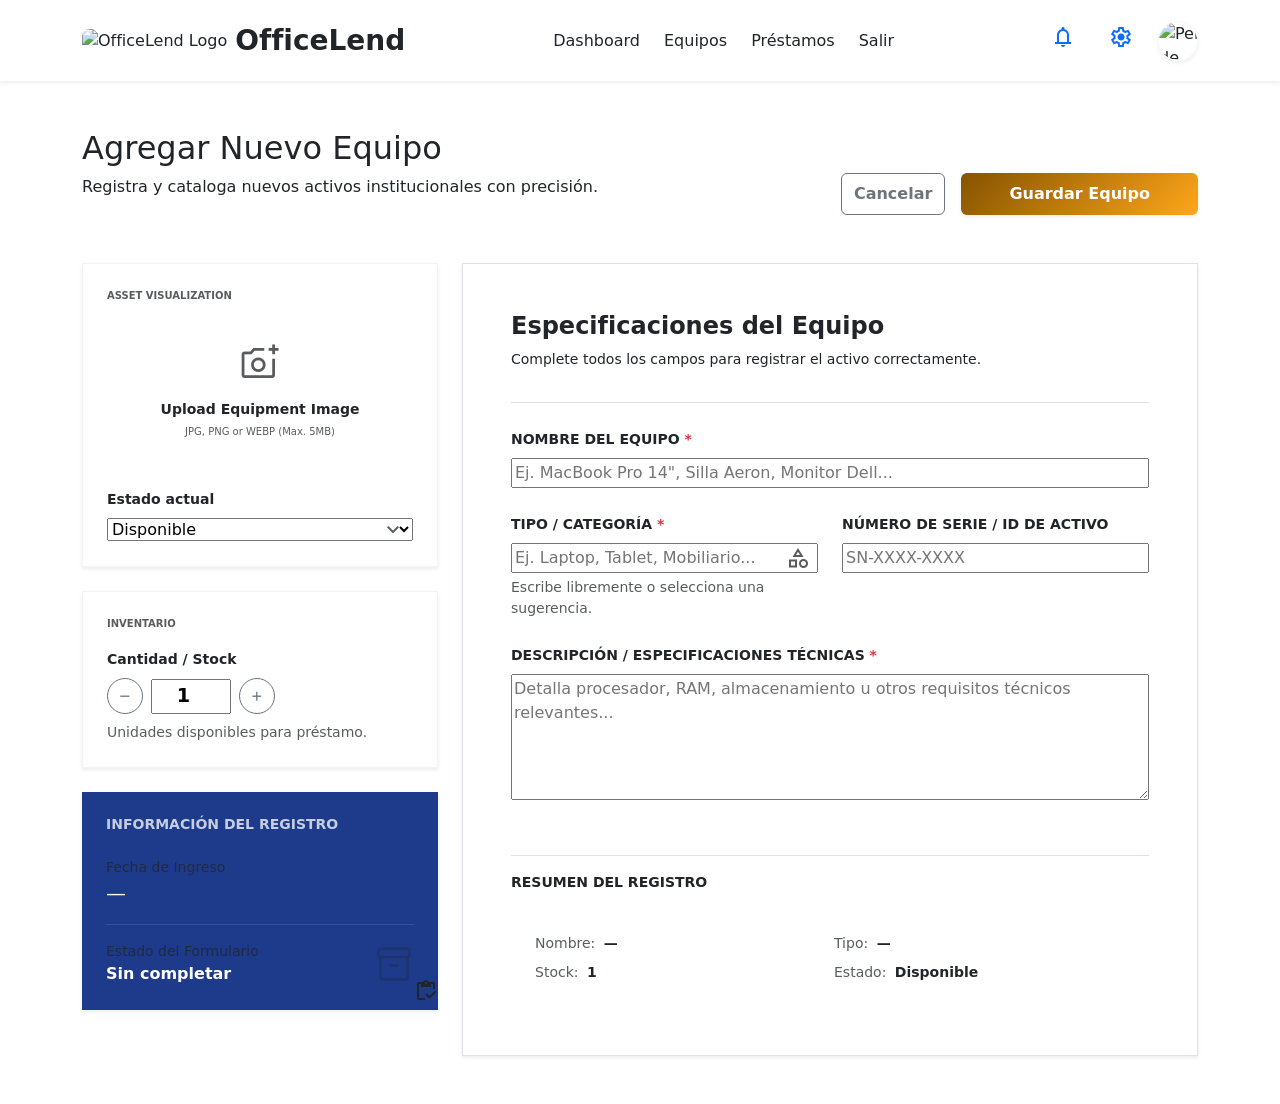
==== commit 9332ef5a: "Mejorando Logout" ====
--- a/src/main/resources/templates/admin/agregarItemAdmin.html
+++ b/src/main/resources/templates/admin/agregarItemAdmin.html
@@ -28,9 +28,8 @@
                     <a class="nav-link text-custom-primary" th:href="@{/admin/dashboard}">Dashboard</a>
                     <a class="nav-link active text-custom-primary" th:href="@{/admin/catalogo}">Equipos</a>
                     <a class="nav-link text-custom-primary" th:href="@{/admin/prestamos}">Préstamos</a>
-                    <a class="nav-link text-custom-primary" href="#">Reportes</a>
                     <!-- salir ir a login -->
-                    <a class="nav-link text-custom-primary" th:href="@{/logout}">Salir</a>
+                    <a class="nav-link text-custom-primary" href="#" onclick="logout()">Salir</a>
                 </nav>
                 <div class="d-flex align-items-center gap-3">
                     <button class="btn btn-link text-custom-primary p-2">
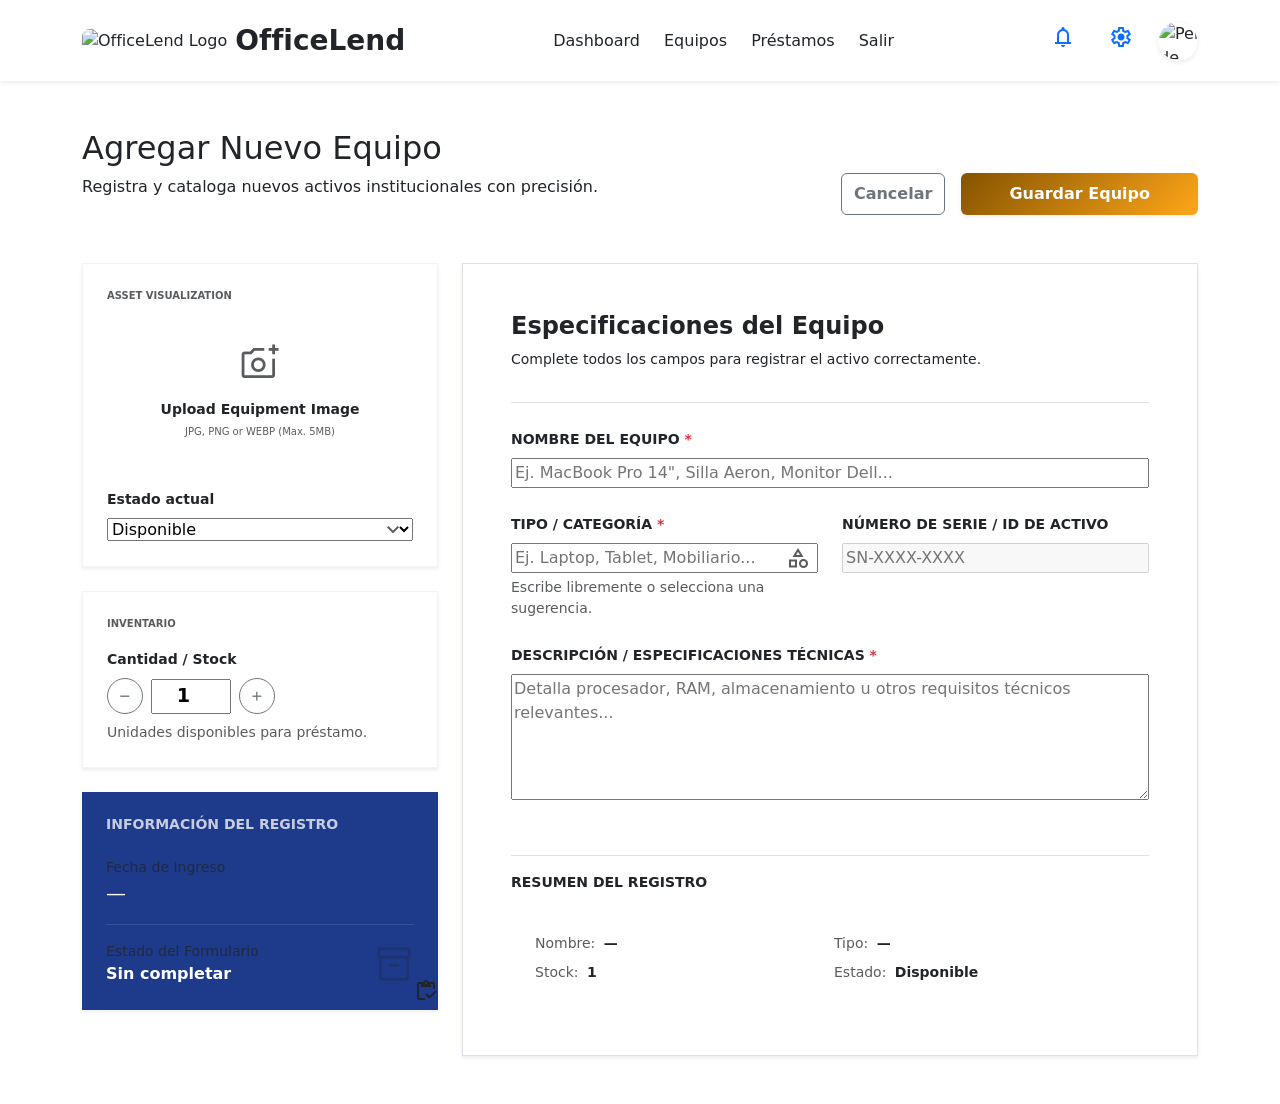
==== commit 5318b2e6: "mostrar id solo al editar equipo" ====
--- a/src/main/resources/templates/admin/agregarItemAdmin.html
+++ b/src/main/resources/templates/admin/agregarItemAdmin.html
@@ -204,12 +204,12 @@
                         </div>
 
                         <!-- Número de serie -->
-                        <div class="col-md-6">
+                        <div th:if="${modo == 'editar'}" class="col-md-6">
                             <label class="fw-bold text-custom-primary small text-uppercase mb-2">
                                 Número de Serie / ID de Activo
                             </label>
                             <input type="text" id="input-serial" class="form-custom-input w-100"
-                                placeholder="SN-XXXX-XXXX" />
+                                placeholder="SN-XXXX-XXXX" disabled />
                         </div>
 
                         <!-- Descripción -->
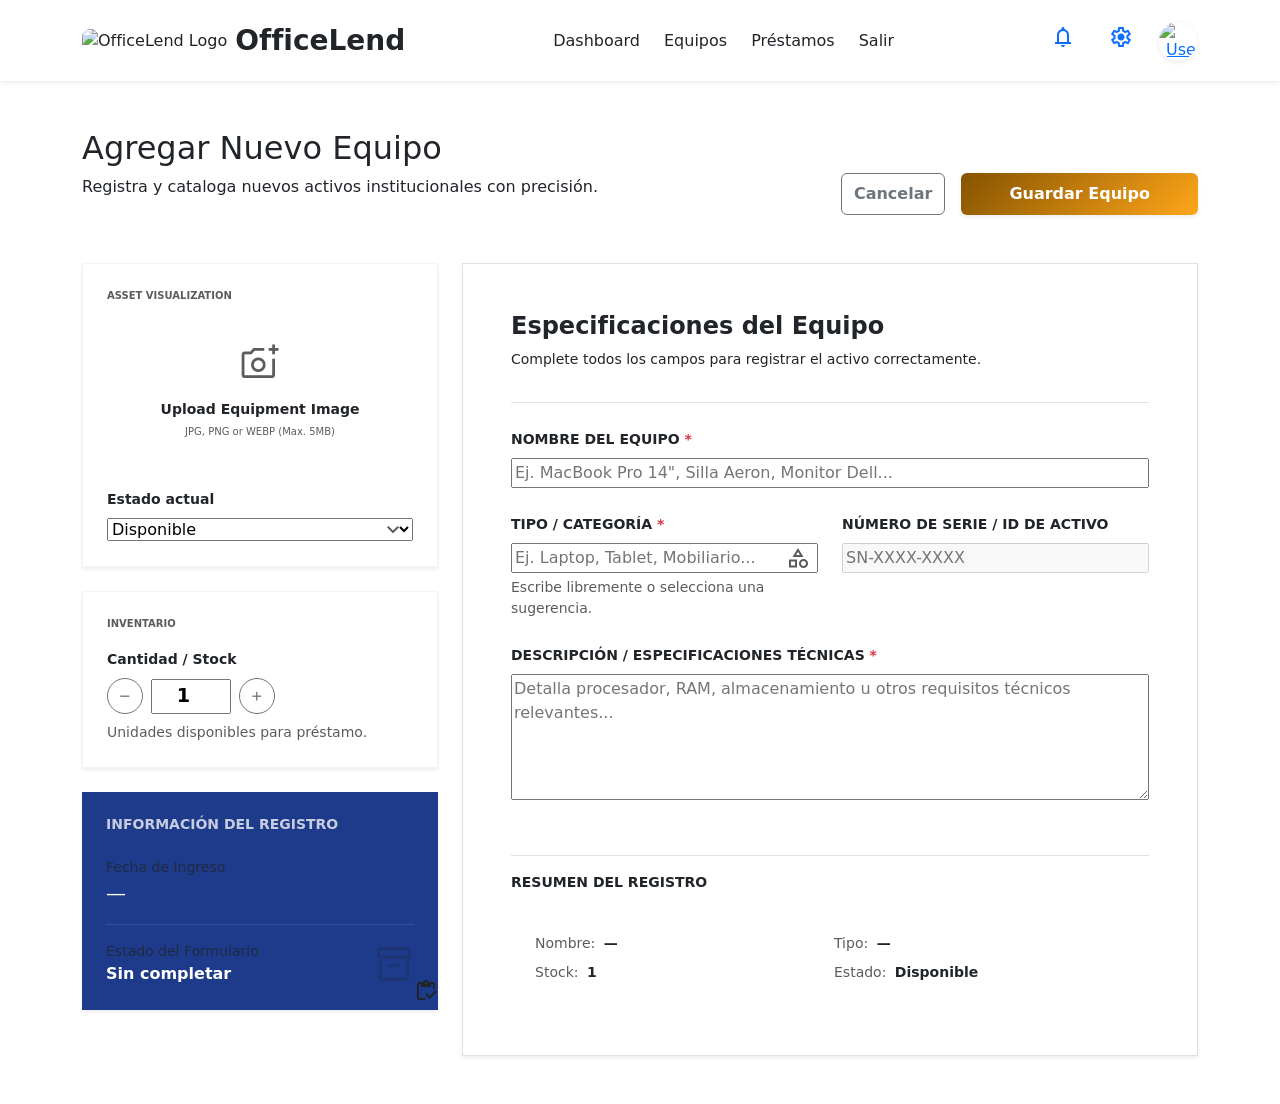
==== commit f80ec927: "cambios en vistas administrador dashboard" ====
--- a/src/main/resources/templates/admin/agregarItemAdmin.html
+++ b/src/main/resources/templates/admin/agregarItemAdmin.html
@@ -35,18 +35,25 @@
                     <button class="btn btn-link text-custom-primary p-2">
                         <span class="material-symbols-outlined">notifications</span>
                     </button>
-                    <button class="btn btn-link text-custom-primary p-2">
-                        <span class="material-symbols-outlined">settings</span>
+                     <button type="button" class="btn btn-link text-custom-primary p-2" onclick="openSettings()" title="Abrir configuración">
+                        <span class="material-symbols-outlined fs-n3">settings</span>
                     </button>
-                    <div class="rounded-circle overflow-hidden border border-light shadow-sm"
-                        style="width: 40px; height: 40px;">
-                        <img alt="Perfil de usuario" class="w-100 h-100 object-fit-cover"
+                  <button id="menuToggleBtn" type="button" class="btn btn-link p-0 rounded-circle overflow-hidden border border-light shadow-sm" style="width: 40px; height: 40px;" onclick="toggleHeaderMenu()" title="Mostrar opciones">
+                        <img alt="User profile" class="w-100 h-100 object-fit-cover"
                             src="https://lh3.googleusercontent.com/aida-public/[base64]">
+                    </button>
+                     <div id="headerMenu" class="bg-white border rounded-3 shadow-sm" style="display:none; position:absolute; right:0; top:56px; min-width: 180px; z-index:1000;">
+                        <a class="d-block px-3 py-2 text-decoration-none text-dark" href="/admin/dashboard">Dashboard</a>
+                        <a class="d-block px-3 py-2 text-decoration-none text-dark" href="/admin/catalogo">Equipos</a>
+                        <a class="d-block px-3 py-2 text-decoration-none text-dark" href="/admin/prestamos">Préstamos</a>
+                        <div class="dropdown-divider"></div>
+                        <button type="button" class="d-block w-100 text-start px-3 py-2 btn btn-link text-dark" onclick="logout()">Salir</button>
                     </div>
                 </div>
             </div>
         </div>
     </header>
+    <div th:replace="fragments/headerMenu :: headerMenu"></div>
 
     <main class="container py-5">
         <!-- Encabezado editorial -->
@@ -284,6 +291,27 @@
     <script th:if="${modo == 'agregar'}" src="/js/admin/agregarItemAdmin.js"></script>
     <script th:if="${modo == 'editar'}" src="/js/admin/editarItemAdmin.js"></script>
 
+    <script>
+
+
+        function toggleHeaderMenu() {
+            const menu = document.getElementById('headerMenu');
+            const button = document.getElementById('menuToggleBtn');
+            if (!menu || !button) return;
+            menu.style.display = menu.style.display === 'block' ? 'none' : 'block';
+        }
+
+        document.addEventListener('click', (event) => {
+            const menu = document.getElementById('headerMenu');
+            const button = document.getElementById('menuToggleBtn');
+            if (!menu || !button) return;
+            if (event.target.closest('#headerMenu') || event.target.closest('#menuToggleBtn')) return;
+            menu.style.display = 'none';
+        });
+
+    
+    </script>
+
 </body>
 
 </html>
